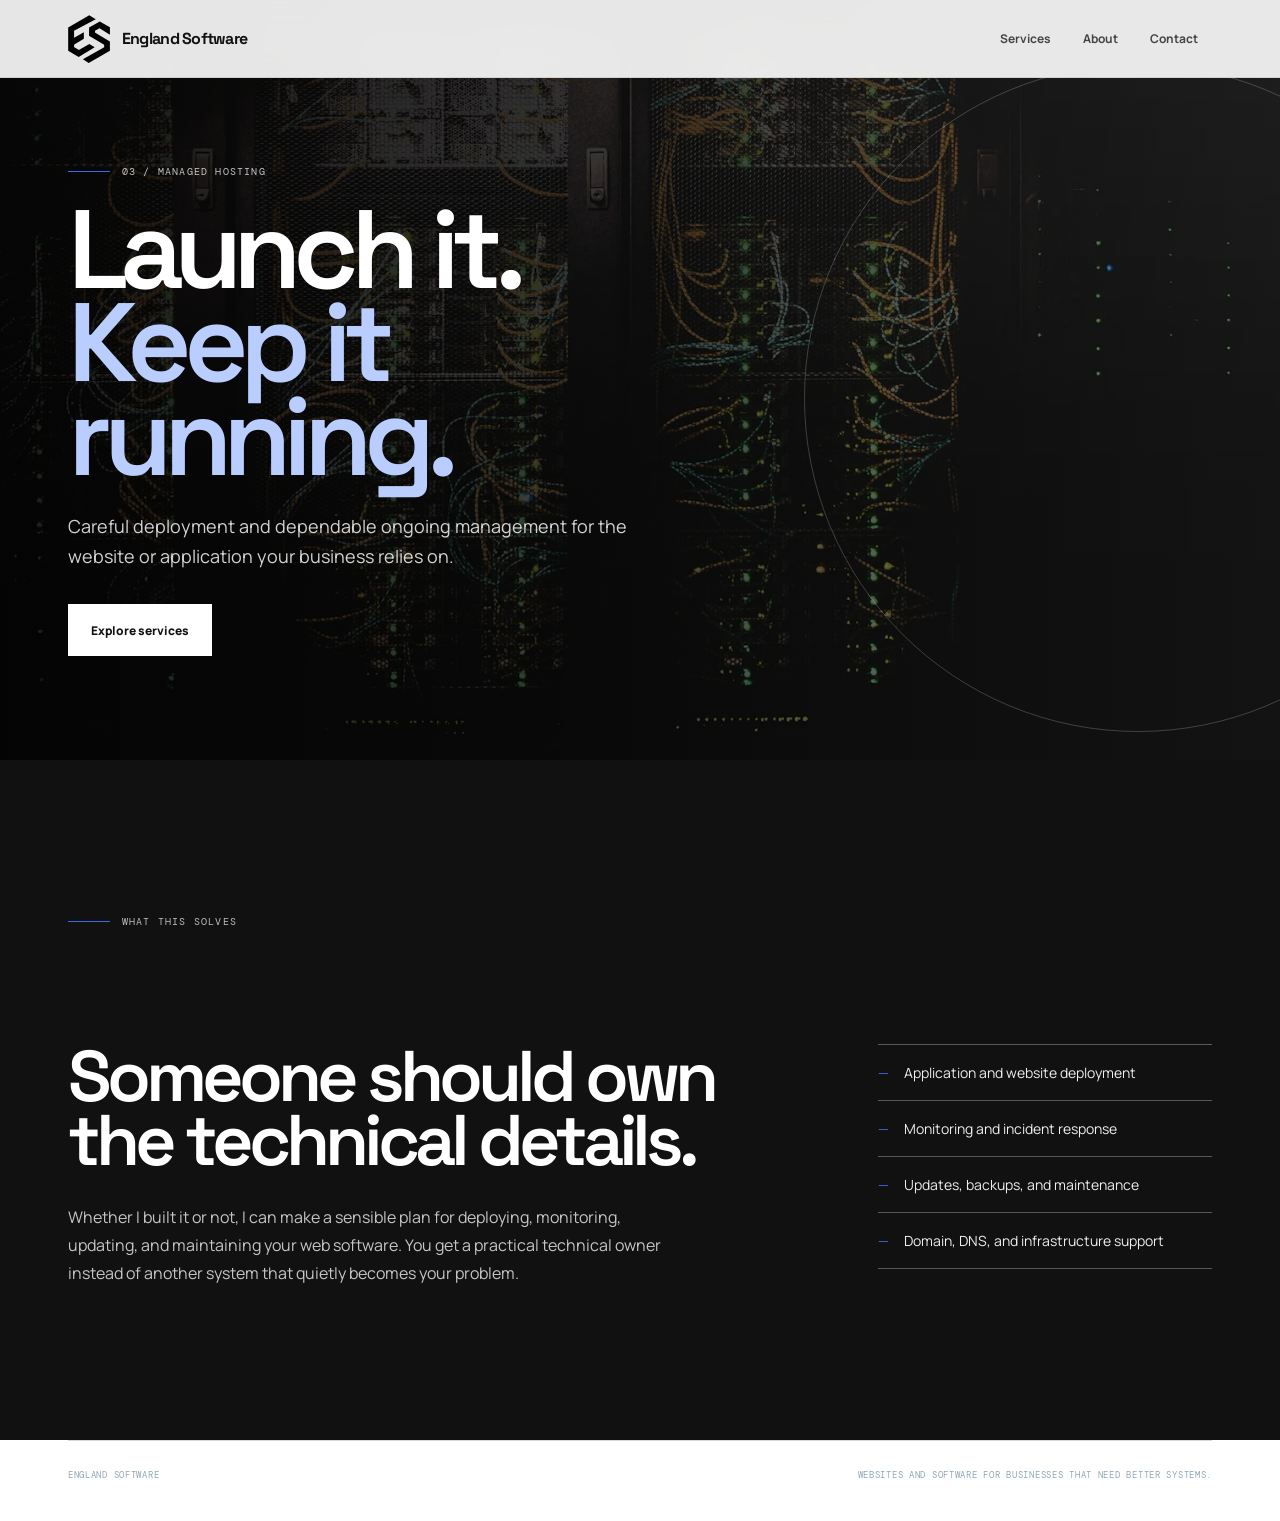
==== static/managed-hosting.html @ 41727a4e "init" ====
<!doctype html>
<html lang="en"><head><meta charset="utf-8"><meta name="viewport" content="width=device-width, initial-scale=1"><meta name="theme-color" content="#ffffff"><meta name="description" content="Managed deployment and hosting by England Software."><title>Managed Hosting | England Software</title><link rel="stylesheet" href="/static/styles.css"></head>
<body class="service-page"><header class="site-header"><a class="brand" href="/" aria-label="England Software home"><span class="brand-mark"><img src="/static/logo.svg" alt=""></span><span class="brand-name">England Software</span></a><nav class="site-nav"><a href="/#services">Services</a><a href="/#about">About</a><a href="/#contact">Contact</a></nav></header><main>
<section class="product-hero" style="--service-image:url('/static/images/managed-hosting-hero.webp')"><p class="eyebrow"><span></span> 03 / Managed hosting</p><h1>Launch it.<br><em>Keep it running.</em></h1><p>Careful deployment and dependable ongoing management for the website or application your business relies on.</p><a class="button primary" href="/#services">Explore services</a></section>
<section class="product-detail"><p class="eyebrow"><span></span> What this solves</p><div><h2>Someone should own the technical details.</h2><p>Whether I built it or not, I can make a sensible plan for deploying, monitoring, updating, and maintaining your web software. You get a practical technical owner instead of another system that quietly becomes your problem.</p></div><ul><li>Application and website deployment</li><li>Monitoring and incident response</li><li>Updates, backups, and maintenance</li><li>Domain, DNS, and infrastructure support</li></ul></section>

</main><footer class="site-footer"><span>England Software</span><span>Websites and software for businesses that need better systems.</span></footer></body></html>
---- static/styles.css ----
@import url('https://fonts.googleapis.com/css2?family=DM+Mono:wght@400;500&family=Manrope:wght@400;500;600;700;800&family=Space+Grotesk:wght@500;600;700&display=swap');

:root { --ink:#071522; --ink-soft:#0d2132; --paper:#edf3f7; --white:#f8fbfc; --text:#e8f1f7; --muted:#9cb1c0; --blue:#6bb9ec; --blue-bright:#91d8ff; --line:rgba(136,180,209,.25); --page-x:clamp(24px,5.3vw,88px); --content:1250px; }
* { box-sizing:border-box; } html { scroll-behavior:smooth; scroll-padding-top:80px; } body { margin:0; overflow-x:hidden; background:var(--ink); color:var(--text); font-family:Manrope,Arial,sans-serif; }
body::before { background-image:linear-gradient(rgba(139,190,220,.035) 1px,transparent 1px),linear-gradient(90deg,rgba(139,190,220,.035) 1px,transparent 1px); background-size:48px 48px; content:""; inset:0; pointer-events:none; position:fixed; z-index:0; } #edge-particles { display:none; } a { color:inherit; } h1,h2,h3,p { overflow-wrap:break-word; }
.site-header { align-items:center; background:linear-gradient(180deg,rgba(7,21,34,.96),rgba(7,21,34,.64)); border-bottom:1px solid rgba(169,204,233,.12); display:flex; height:78px; justify-content:space-between; padding:0 var(--page-x); position:fixed; inset:0 0 auto; z-index:10; backdrop-filter:blur(16px); }.brand { align-items:center; display:inline-flex; gap:12px; font-weight:800; text-decoration:none; }.brand-mark { background:#fff; border-radius:50%; display:grid; height:38px; overflow:hidden; place-items:center; width:38px; }.brand-mark img { height:100%; object-fit:cover; width:100%; }.brand-name { font-family:'Space Grotesk',sans-serif; font-size:17px; letter-spacing:-.045em; }.site-nav { align-items:center; display:flex; gap:4px; }.site-nav a { color:#b8c8d3; font-size:12px; font-weight:700; padding:12px 14px; text-decoration:none; transition:color .2s ease; }.site-nav a:hover,.site-nav a:focus-visible { color:var(--white); outline:none; }
.home-page,.site-footer { position:relative; z-index:1; }.page-section { margin:0 auto; max-width:var(--content); padding:clamp(100px,11vw,164px) 0; width:calc(100% - (var(--page-x)*2)); }
.hero { align-items:center; display:grid; isolation:isolate; min-height:min(920px,100svh); overflow:hidden; padding-bottom:86px; padding-top:140px; position:relative; }.hero-grid { background:linear-gradient(90deg,transparent 0,transparent 49.96%,rgba(156,205,232,.12) 50%,transparent 50.06%),linear-gradient(rgba(156,205,232,.09) 1px,transparent 1px); background-size:100% 100%,100% 118px; height:calc(100% - 180px); mask-image:linear-gradient(90deg,#000 0%,rgba(0,0,0,.5) 63%,transparent 88%); pointer-events:none; position:absolute; inset:105px -10vw auto 0; z-index:-1; }.hero-copy { max-width:760px; position:relative; z-index:2; }.eyebrow { align-items:center; color:#a8cce7; display:flex; font-family:'DM Mono',monospace; font-size:10px; gap:12px; letter-spacing:.12em; line-height:1.5; margin:0 0 24px; text-transform:uppercase; }.eyebrow span { background:var(--blue); height:1px; width:42px; } h1 { font-family:'Space Grotesk',sans-serif; font-size:clamp(60px,8vw,128px); font-weight:600; letter-spacing:-.073em; line-height:.84; margin:0; }.hero h1 em { color:var(--blue-bright); font-style:normal; }.lede { color:#c2d1db; font-size:clamp(17px,1.55vw,22px); line-height:1.6; margin:35px 0 0; max-width:650px; }.hero-actions { display:flex; flex-wrap:wrap; gap:12px; margin-top:34px; }.button { align-items:center; border:1px solid rgba(171,207,233,.36); border-radius:999px; display:inline-flex; font-size:12px; font-weight:800; justify-content:center; min-height:52px; padding:0 22px; text-decoration:none; transition:transform .2s ease,background .2s ease; }.button:hover,.button:focus-visible { outline:none; transform:translateY(-3px); }.button.primary { background:var(--blue); border-color:var(--blue); color:var(--ink); }.button.secondary { color:var(--white); }.button.secondary:hover { background:rgba(255,255,255,.09); }.hero-note { align-items:center; color:#9aafbd; display:flex; font-family:'DM Mono',monospace; font-size:10px; gap:10px; letter-spacing:.04em; margin:20px 0 0; }.hero-note i { background:#78d09c; border-radius:50%; box-shadow:0 0 0 4px rgba(120,208,156,.12); height:6px; width:6px; }
.system-preview { background:linear-gradient(130deg,rgba(31,68,94,.84),rgba(12,30,45,.85)); border:1px solid rgba(174,215,238,.32); box-shadow:0 36px 100px rgba(0,0,0,.38),inset 0 1px rgba(255,255,255,.12); height:390px; overflow:hidden; position:absolute; right:clamp(-170px,-5vw,-54px); top:clamp(170px,20vh,230px); transform:perspective(900px) rotateY(-8deg) rotateZ(3deg); width:min(53vw,650px); z-index:1; }.preview-topbar { align-items:center; background:rgba(3,14,24,.56); border-bottom:1px solid rgba(175,215,238,.15); color:#abc9da; display:flex; font-family:'DM Mono',monospace; font-size:9px; gap:8px; height:43px; letter-spacing:.1em; padding:0 17px; }.preview-topbar b { background:rgba(116,215,159,.16); color:#7cdcaa; font-size:8px; font-weight:500; margin-left:auto; padding:4px 6px; }.preview-topbar i { background:#8aacbd; border-radius:50%; height:6px; width:6px; }.preview-sidebar { border-right:1px solid rgba(175,215,238,.13); bottom:0; display:grid; gap:20px; grid-auto-rows:12px; padding:25px 16px; position:absolute; top:43px; width:54px; }.preview-sidebar span { border:1px solid #6591a9; height:11px; width:11px; }.preview-sidebar .is-active { background:var(--blue); border-color:var(--blue); }.preview-main { left:54px; padding:32px; position:absolute; right:0; top:43px; }.preview-main>p,.preview-main>strong { display:block; margin:0; }.preview-main>p { color:#9bb3c2; font-family:'DM Mono',monospace; font-size:10px; letter-spacing:.06em; text-transform:uppercase; }.preview-main>strong { font-family:'Space Grotesk',sans-serif; font-size:clamp(20px,2.2vw,31px); letter-spacing:-.055em; line-height:1; margin-top:12px; }.preview-stats { display:flex; gap:11px; margin-top:25px; }.preview-stats div { background:rgba(202,232,245,.09); border:1px solid rgba(202,232,245,.14); min-width:120px; padding:11px; }.preview-stats small { color:#97b0bf; display:block; font-family:'DM Mono',monospace; font-size:7px; }.preview-stats b { display:inline-block; font-size:20px; margin-top:7px; }.preview-stats i { background:var(--blue); display:inline-block; height:16px; margin-left:7px; opacity:.65; width:2px; }.preview-list { border-top:1px solid rgba(202,232,245,.16); display:grid; gap:10px; margin-top:25px; padding-top:13px; }.preview-list span { align-items:center; color:#c5d7e1; display:flex; font-size:10px; gap:8px; }.preview-list i { background:#74d6a4; border-radius:50%; height:5px; width:5px; }.preview-list b { color:#7792a1; font-family:'DM Mono',monospace; font-size:8px; font-weight:400; margin-left:auto; }.preview-orbit { border:1px solid rgba(129,200,236,.18); border-radius:50%; height:360px; position:absolute; width:360px; }.orbit-one { bottom:-230px; right:-150px; }.orbit-two { height:260px; right:-80px; top:-190px; width:260px; }.hero-index { align-items:center; bottom:31px; color:#9db6c6; display:flex; font-family:'DM Mono',monospace; font-size:8px; gap:12px; letter-spacing:.11em; position:absolute; right:0; }.hero-index i { background:#7598ab; height:1px; width:42px; }
.audience-section { border-top:1px solid var(--line); display:grid; gap:clamp(48px,9vw,142px); grid-template-columns:minmax(0,1fr) minmax(330px,.8fr); }.section-heading { margin-bottom:clamp(40px,6vw,76px); max-width:920px; }.audience-section .section-heading { margin:0; }.section-heading h2,.about-copy h2 { color:var(--white); font-family:'Space Grotesk',sans-serif; font-size:clamp(43px,5.8vw,91px); font-weight:600; letter-spacing:-.07em; line-height:.9; margin:0; max-width:16ch; }.section-heading>p:last-child,.about-copy>p { color:#a9bdca; font-size:16px; line-height:1.75; margin:28px 0 0; max-width:710px; }.fit-list { border-top:1px solid var(--line); list-style:none; margin:0; padding:0; }.fit-list li { border-bottom:1px solid var(--line); color:#c3d2db; font-size:15px; line-height:1.5; padding:19px 0 19px 34px; position:relative; }.fit-list li::before { color:var(--blue); content:'↗'; font-family:'DM Mono',monospace; left:3px; position:absolute; }
.problems-section,.services-section,.examples-section { border-top:1px solid var(--line); }.card-grid { display:grid; gap:1px; }.problem-grid { background:var(--line); grid-template-columns:repeat(6,1fr); }.problem-grid .info-card { grid-column:span 2; }.problem-grid .info-card:nth-child(4),.problem-grid .info-card:nth-child(5) { grid-column:span 3; }.info-card,.service-item { background:var(--ink-soft); min-width:0; padding:28px; transition:background .2s ease; }.info-card:hover,.service-item:hover { background:#112a3d; }.info-card { min-height:267px; }.card-number { color:var(--blue); display:block; font-family:'DM Mono',monospace; font-size:10px; letter-spacing:.1em; margin-bottom:58px; }.info-card h3,.service-item h3 { color:var(--white); font-family:'Space Grotesk',sans-serif; font-size:22px; letter-spacing:-.04em; line-height:1.05; margin:0; }.info-card p,.service-item p { color:#a7bdca; font-size:14px; line-height:1.65; margin:13px 0 0; }.service-list { border-bottom:1px solid var(--line); border-top:1px solid var(--line); counter-reset:service; display:grid; grid-template-columns:repeat(4,1fr); }.service-item { background:transparent; border-right:1px solid var(--line); min-height:285px; padding:28px 23px; }.service-item:last-child { border:0; }.service-item h3 { font-size:24px; }.service-item::before { color:var(--blue); content:'0' counter(service); counter-increment:service; display:block; font-family:'DM Mono',monospace; font-size:10px; margin-bottom:67px; }.example-list { border-top:1px solid var(--line); display:grid; grid-template-columns:repeat(2,1fr); }.example-list>div { border-bottom:1px solid var(--line); display:grid; gap:8px; padding:27px 25px 27px 0; }.example-list>div:nth-child(even) { border-left:1px solid var(--line); padding-left:29px; }.example-list strong { color:var(--white); font-family:'Space Grotesk',sans-serif; font-size:22px; letter-spacing:-.04em; }.example-list span { color:#a5bac8; font-size:14px; line-height:1.5; }
.about-section { background:var(--paper); color:var(--ink); max-width:none; padding-left:max(var(--page-x),calc((100vw - var(--content))/2)); padding-right:max(var(--page-x),calc((100vw - var(--content))/2)); width:100%; }.about-copy { max-width:1000px; }.about-section .eyebrow { color:#3d6780; }.about-section .eyebrow span { background:#4e91bc; }.about-copy h2 { color:#102d43; max-width:13ch; }.about-heading { align-items:flex-start; display:flex; gap:clamp(32px,8vw,100px); }.about-photo { flex:0 0 clamp(140px,20vw,245px); margin:0; }.about-photo img { border:8px solid rgba(255,255,255,.7); border-radius:50%; box-shadow:0 18px 46px rgba(16,48,69,.18); display:block; object-fit:cover; width:100%; }.about-copy>p { color:#476276; max-width:660px; }.site-footer { border-top:1px solid var(--line); color:#91a8b8; display:flex; font-family:'DM Mono',monospace; font-size:9px; justify-content:space-between; letter-spacing:.08em; margin:0 auto; max-width:var(--content); padding:28px 0 40px; text-transform:uppercase; width:calc(100% - (var(--page-x)*2)); }
@media (max-width:900px) { .system-preview { opacity:.58; right:-200px; }.audience-section { grid-template-columns:1fr; }.problem-grid { grid-template-columns:repeat(2,1fr); }.problem-grid .info-card,.problem-grid .info-card:nth-child(4),.problem-grid .info-card:nth-child(5) { grid-column:auto; }.problem-grid .info-card:last-child { grid-column:1/-1; }.service-list { grid-template-columns:repeat(2,1fr); }.service-item:nth-child(2) { border-right:0; }.service-item:nth-child(-n+2) { border-bottom:1px solid var(--line); } }
@media (max-width:680px) { :root { --page-x:21px; } html { scroll-padding-top:66px; }.site-header { height:66px; }.brand-name { font-size:15px; }.site-nav a { font-size:10px; padding:10px 7px; }.hero { min-height:760px; padding-bottom:70px; padding-top:126px; }.hero-grid { inset:86px -80px auto 0; }.system-preview { height:280px; opacity:.42; right:-150px; top:115px; width:560px; }.preview-main { padding:21px; }.preview-stats,.preview-list { margin-top:15px; }.hero-copy { align-self:end; }.hero h1 { font-size:clamp(55px,16.2vw,82px); }.lede { font-size:16px; margin-top:27px; }.hero-actions { display:grid; margin-top:26px; width:100%; }.button { width:100%; }.hero-index { bottom:25px; right:0; }.page-section { padding:84px 0; }.section-heading h2,.about-copy h2 { font-size:clamp(42px,12vw,61px); }.section-heading>p:last-child { font-size:15px; }.problem-grid,.service-list,.example-list { grid-template-columns:1fr; }.problem-grid .info-card:last-child { grid-column:auto; }.info-card { min-height:auto; }.card-number,.service-item::before { margin-bottom:37px; }.service-item,.service-item:nth-child(2) { border-bottom:1px solid var(--line); border-right:0; }.service-item:last-child { border-bottom:0; }.example-list>div,.example-list>div:nth-child(even) { border-left:0; padding:22px 0; }.about-heading { align-items:flex-end; gap:18px; }.about-photo { flex-basis:105px; }.about-photo img { border-width:4px; }.about-copy>p { font-size:15px; }.site-footer { flex-direction:column; gap:12px; } }
@media (prefers-reduced-motion:reduce) { html { scroll-behavior:auto; } *,*::before,*::after { transition-duration:.01ms!important; } }


/* Light editorial direction */
:root { --ink:#111111; --ink-soft:#f5f5f3; --paper:#f7f7f5; --white:#ffffff; --text:#111111; --muted:#606060; --blue:#3f68e8; --blue-bright:#3f68e8; --line:rgba(17,17,17,.16); }
body { background:#fff; color:var(--ink); }
body::before { background-image:linear-gradient(rgba(0,0,0,.035) 1px,transparent 1px),linear-gradient(90deg,rgba(0,0,0,.035) 1px,transparent 1px); background-size:52px 52px; }
.site-header { background:rgba(255,255,255,.9); border-bottom:1px solid rgba(17,17,17,.1); color:#111; }
.brand-mark { background:none; border:0; border-radius:0; height:48px; overflow:visible; width:42px; }.brand-mark img { object-fit:contain; }.brand-name { font-size:16px; }
.site-nav a { color:#444; }.site-nav a:hover,.site-nav a:focus-visible { color:var(--blue); }
.hero { align-items:center; min-height:100svh; padding-bottom:76px; padding-top:116px; text-align:center; }.hero-grid { background:linear-gradient(90deg,transparent 0,transparent 49.94%,rgba(0,0,0,.13) 50%,transparent 50.06%),linear-gradient(rgba(0,0,0,.075) 1px,transparent 1px); background-size:100% 100%,100% 118px; height:calc(100% - 100px); inset:78px 0 auto; mask-image:linear-gradient(180deg,transparent,#000 25%,#000 74%,transparent); }
.hero-copy { align-items:center; display:flex; flex-direction:column; margin:0 auto; max-width:900px; }.hero-logo { display:block; margin:0 auto 28px; width:clamp(180px,22vw,290px); }.hero-logo img { display:block; height:auto; width:100%; }
.eyebrow { color:#555; justify-content:center; }.eyebrow span { background:var(--blue); }.hero h1 { color:#111; font-size:clamp(58px,8.2vw,122px); line-height:.86; }.hero h1 em { color:var(--blue); }.lede { color:#4f4f4f; max-width:600px; }.hero-actions { justify-content:center; }.button { border-color:#111; border-radius:0; color:#111; }.button.primary { background:#111; border-color:#111; color:#fff; }.button.secondary { background:#fff; color:#111; }.button.secondary:hover { background:#f0f0ed; }.hero-note { color:#555; }.hero-note i { background:var(--blue); box-shadow:none; }.hero-index { color:#555; }.hero-index i { background:#111; }
.audience-section,.problems-section,.services-section,.examples-section { border-color:var(--line); }.section-heading h2,.about-copy h2 { color:#111; }.section-heading>p:last-child,.about-copy>p { color:#5e5e5e; }.fit-list { border-color:var(--line); }.fit-list li { border-color:var(--line); color:#333; }.fit-list li::before { color:var(--blue); }
.problem-grid { background:#111; gap:1px; }.info-card,.service-item { background:#fff; }.info-card:hover,.service-item:hover { background:#f4f4f1; }.info-card h3,.service-item h3,.example-list strong { color:#111; }.info-card p,.service-item p,.example-list span { color:#626262; }.card-number,.service-item::before { color:var(--blue); }.service-list,.example-list { border-color:#111; }.service-item { border-color:var(--line); }.example-list>div,.example-list>div:nth-child(even) { border-color:var(--line); }
.about-section { background:#111; color:#fff; }.about-section .eyebrow { color:#ccc; }.about-section .eyebrow span { background:var(--blue); }.about-copy h2 { color:#fff; }.about-copy>p { color:#c6c6c6; }.about-photo img { border-color:#fff; box-shadow:none; }
@media (max-width:680px) { .hero { min-height:780px; }.hero-logo { margin-bottom:22px; width:190px; }.hero h1 { font-size:clamp(53px,15vw,77px); } }

.service-item { color:inherit; text-decoration:none; }
.service-item::after { color:var(--blue); content:'↗'; display:block; font-size:20px; line-height:1; margin-top:25px; transition:transform .2s ease; }.service-item:hover::after { transform:translate(4px,-4px); }
.service-item { background-color:#111; background-image:linear-gradient(180deg,rgba(7,10,14,.06) 0%,rgba(7,10,14,.3) 38%,rgba(7,10,14,.94) 100%),var(--service-image); background-position:center; background-size:cover; color:#fff; isolation:isolate; position:relative; transition:transform .25s ease,background-size .35s ease; }.service-item:hover,.service-item:focus-visible { background-color:#111; background-size:110%; outline:none; transform:translateY(-4px); }.service-item h3 { color:#fff; }.service-item p { color:rgba(255,255,255,.78); }.service-item::before,.service-item::after { color:#b9ceff; }.service-item::after { margin-top:auto; padding-top:25px; }.service-item { display:flex; flex-direction:column; }
.product-hero { align-items:flex-start; background-color:#151515; background-image:linear-gradient(90deg,rgba(0,0,0,.82) 0%,rgba(0,0,0,.63) 44%,rgba(0,0,0,.18) 100%),linear-gradient(0deg,rgba(0,0,0,.35),rgba(0,0,0,.35)),var(--service-image); background-position:center; background-size:cover; color:#fff; display:flex; flex-direction:column; isolation:isolate; justify-content:center; min-height:min(760px,100svh); padding:150px max(var(--page-x),calc((100vw - var(--content))/2)) 90px; position:relative; }.product-hero::after { border:1px solid rgba(255,255,255,.2); border-radius:50%; content:''; height:min(52vw,720px); position:absolute; right:-15vw; top:5vw; width:min(52vw,720px); z-index:-1; }.product-hero h1 { color:#fff; font-size:clamp(62px,8.7vw,140px); max-width:10ch; }.product-hero h1 em { color:#b9ceff; font-style:normal; }.product-hero .eyebrow { color:rgba(255,255,255,.76); }.product-hero>p:not(.eyebrow) { color:rgba(255,255,255,.82); font-size:18px; line-height:1.65; margin:29px 0 0; max-width:560px; }.product-hero .button { background:#fff; border-color:#fff; color:#111; margin-top:33px; }.product-detail { background:#111; color:#fff; display:grid; gap:clamp(50px,9vw,145px); grid-template-columns:minmax(0,1.35fr) minmax(270px,.65fr); padding:clamp(90px,12vw,160px) max(var(--page-x),calc((100vw - var(--content))/2)); }.product-detail .eyebrow { align-self:start; color:#bdbdbd; justify-content:flex-start; margin:0; }.product-detail h2 { font-family:'Space Grotesk',sans-serif; font-size:clamp(42px,5.6vw,86px); font-weight:600; letter-spacing:-.07em; line-height:.9; margin:0; }.product-detail div>p { color:#c5c5c5; font-size:16px; line-height:1.75; margin:30px 0 0; max-width:620px; }.product-detail ul { border-top:1px solid rgba(255,255,255,.3); grid-column:2; list-style:none; margin:0; padding:0; }.product-detail li { border-bottom:1px solid rgba(255,255,255,.3); color:#eee; font-size:14px; padding:18px 0 18px 26px; position:relative; }.product-detail li::before { color:var(--blue); content:'—'; left:0; position:absolute; }
@media (max-width:800px) { .product-detail { grid-template-columns:1fr; }.product-detail ul { grid-column:auto; max-width:620px; } }
@media (max-width:680px) { .product-hero { min-height:650px; padding-bottom:70px; padding-top:120px; }.product-hero::after { height:100vw; right:-45vw; top:100px; width:100vw; }.product-hero h1 { font-size:clamp(54px,15vw,78px); }.product-hero>p:not(.eyebrow) { font-size:16px; }.product-detail { padding-bottom:86px; padding-top:86px; } }

.product-detail .eyebrow { grid-column:1 / -1; }
.product-detail > div { grid-column:1; }
.product-detail ul { grid-column:2; }
@media (max-width:800px) { .product-detail > div,.product-detail ul { grid-column:auto; } }

/* Home service cards */
.service-list {
  border:0;
  gap:24px;
  grid-template-columns:repeat(2,minmax(0,1fr));
}
.service-list .service-item {
  border:0;
  min-height:320px;
  padding:32px;
}
@media (max-width:680px) {
  .service-list { gap:16px; grid-template-columns:1fr; }
  .service-list .service-item { min-height:285px; padding:28px; }
}

/* About portrait */
.about-section {
  align-items:center;
  display:flex;
  isolation:isolate;
  min-height:720px;
  overflow:hidden;
  padding-bottom:clamp(95px,9vw,135px);
  padding-top:clamp(95px,9vw,135px);
  position:relative;
}
.about-photo {
  height:min(44vw,600px);
  margin:0;
  position:absolute;
  right:max(var(--page-x),calc((100vw - var(--content))/2));
  top:50%;
  transform:translateY(-50%);
  width:min(44vw,600px);
  z-index:-1;
}
.about-photo::after {
  background:linear-gradient(90deg,#111 0%,rgba(17,17,17,.88) 13%,rgba(17,17,17,.25) 48%,transparent 75%),linear-gradient(0deg,rgba(17,17,17,.3),transparent 26%);
  content:"";
  inset:0;
  position:absolute;
}
.about-photo img {
  border:0;
  border-radius:0;
  height:100%;
  object-fit:cover;
  object-position:center 42%;
  width:100%;
}
.about-copy {
  max-width:640px;
  position:relative;
  width:56%;
  z-index:1;
}
.about-copy .eyebrow {
  justify-content:flex-start;
  margin:0 0 26px;
}
.about-copy h2 {
  font-size:clamp(48px,5.3vw,76px);
  max-width:13ch;
}
.about-copy>p:not(.eyebrow) {
  max-width:570px;
}
@media (max-width:760px) {
  .about-section {
    align-items:flex-end;
    min-height:0;
    padding-bottom:88px;
    padding-left:var(--page-x);
    padding-right:var(--page-x);
    padding-top:clamp(310px,85vw,430px);
  }
  .about-photo {
    bottom:auto;
    height:clamp(350px,96vw,500px);
    right:0;
    top:0;
    transform:none;
    width:100%;
  }
  .about-photo::after {
    background:linear-gradient(0deg,#111 0%,rgba(17,17,17,.22) 42%,transparent 74%),linear-gradient(90deg,rgba(17,17,17,.2),transparent 65%);
  }
  .about-photo img { object-position:center 32%; }
  .about-copy { max-width:600px; width:100%; }
  .about-copy h2 { font-size:clamp(42px,11vw,64px); }
}

/* Contact form preview */
.contact-section { display:grid; gap:clamp(36px,7vw,96px); grid-template-columns:minmax(0,1fr) minmax(0,1fr); }
.contact-intro .eyebrow { justify-content:flex-start; }
.contact-intro h2 { font-family:'Space Grotesk',sans-serif; font-size:clamp(44px,5.5vw,78px); font-weight:600; letter-spacing:-.07em; line-height:.95; margin:0; max-width:11ch; }
.contact-intro>p:last-child { color:#606060; font-size:16px; line-height:1.7; margin:27px 0 0; max-width:480px; }
.contact-form { display:grid; gap:24px; }
.contact-fields { display:grid; gap:18px; grid-template-columns:repeat(2,minmax(0,1fr)); }
.form-field { display:grid; gap:10px; }
.form-field label { font-size:12px; font-weight:800; }
.form-field input,.form-field textarea { background:#fff; border:1px solid #999; border-radius:0; color:#111; font:inherit; font-size:14px; min-width:0; padding:15px 16px; width:100%; }
.form-field textarea { min-height:155px; resize:vertical; }
.form-field input:focus-visible,.form-field textarea:focus-visible { border-color:var(--blue); outline:2px solid var(--blue); outline-offset:2px; }
.contact-form-footer { align-items:center; display:flex; flex-wrap:wrap; gap:14px 20px; }
.contact-form-footer .button { background:#111; border-color:#111; color:#fff; cursor:pointer; }
.form-trap { position:absolute; height:1px; width:1px; overflow:hidden; clip-path:inset(50%); white-space:nowrap; }
.contact-form-footer p { color:#606060; font-size:12px; line-height:1.5; margin:0; max-width:270px; }
@media (max-width:900px) { .contact-section { grid-template-columns:1fr; }.contact-intro h2 { max-width:14ch; } }
@media (max-width:680px) { .site-header { gap:8px; }.brand-mark { height:42px; width:42px; }.brand-name { display:none; }.site-nav { gap:0; }.site-nav a { padding:10px 8px; }.contact-fields { grid-template-columns:1fr; } }

/* Quiet motion behind the content */
#edge-particles { display:block; height:100vh; inset:0; pointer-events:none; position:fixed; width:100vw; z-index:0; }
.hero-grid { animation:hero-breathe 11s ease-in-out infinite; }
.hero::before { animation:hero-glow 13s ease-in-out infinite; background:radial-gradient(ellipse at 50% 38%,rgba(63,104,232,.075),transparent 62%); content:""; inset:0; pointer-events:none; position:absolute; z-index:-1; }
@keyframes hero-breathe { 0%,100% { opacity:.48; } 50% { opacity:.85; } }
@keyframes hero-glow { 0%,100% { opacity:.45; transform:scale(.96); } 50% { opacity:1; transform:scale(1.04); } }
@media (prefers-reduced-motion:reduce) { .hero-grid,.hero::before { animation:none; } }
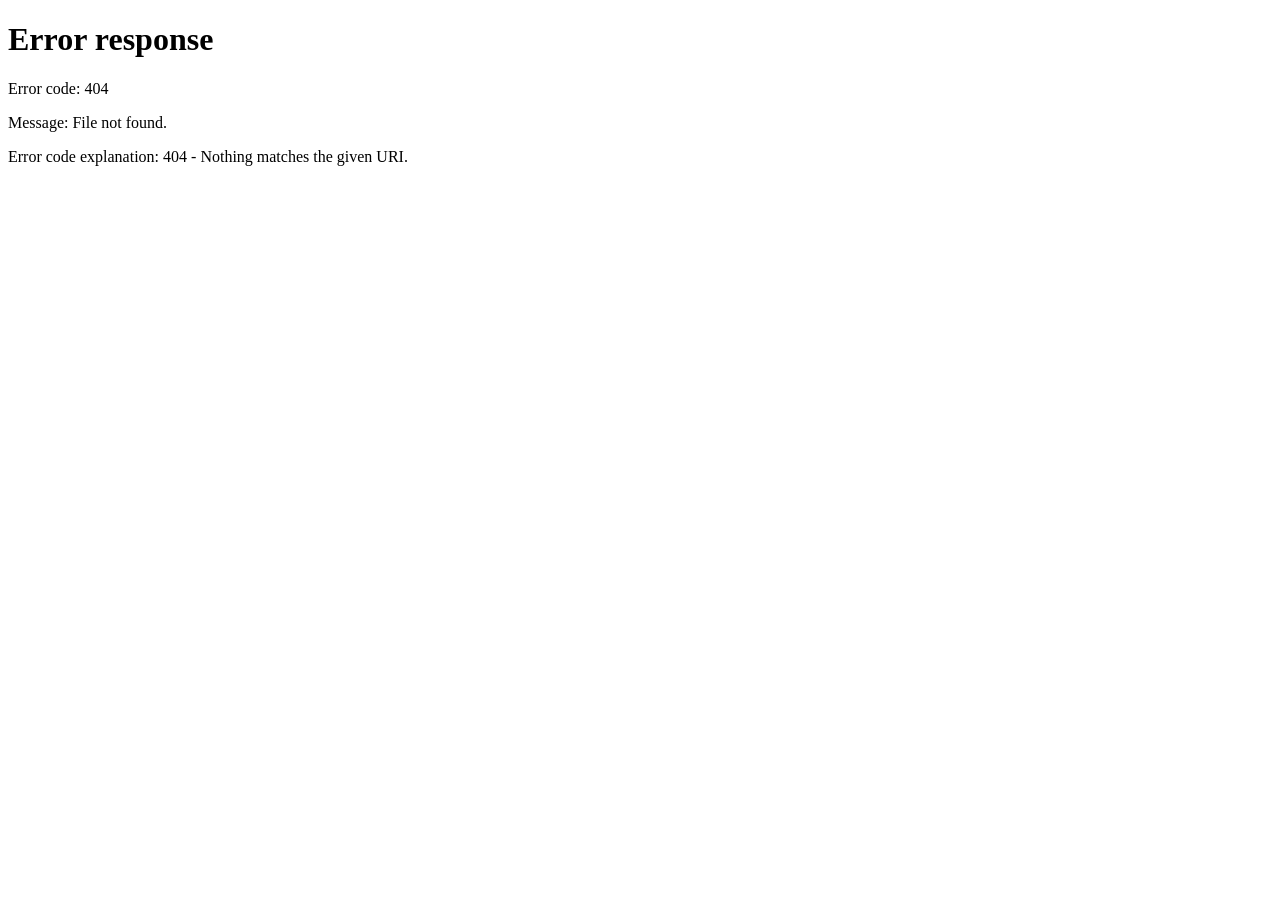
==== commit 37fb7141: "about to update and test new version" ====
--- a/static/managed-hosting.html
+++ b/static/managed-hosting.html
@@ -1,7 +1 @@
-<!doctype html>
-<html lang="en"><head><meta charset="utf-8"><meta name="viewport" content="width=device-width, initial-scale=1"><meta name="theme-color" content="#ffffff"><meta name="description" content="Managed deployment and hosting by England Software."><title>Managed Hosting | England Software</title><link rel="stylesheet" href="/static/styles.css"></head>
-<body class="service-page"><header class="site-header"><a class="brand" href="/" aria-label="England Software home"><span class="brand-mark"><img src="/static/logo.svg" alt=""></span><span class="brand-name">England Software</span></a><nav class="site-nav"><a href="/#services">Services</a><a href="/#about">About</a><a href="/#contact">Contact</a></nav></header><main>
-<section class="product-hero" style="--service-image:url('/static/images/managed-hosting-hero.webp')"><p class="eyebrow"><span></span> 03 / Managed hosting</p><h1>Launch it.<br><em>Keep it running.</em></h1><p>Careful deployment and dependable ongoing management for the website or application your business relies on.</p><a class="button primary" href="/#services">Explore services</a></section>
-<section class="product-detail"><p class="eyebrow"><span></span> What this solves</p><div><h2>Someone should own the technical details.</h2><p>Whether I built it or not, I can make a sensible plan for deploying, monitoring, updating, and maintaining your web software. You get a practical technical owner instead of another system that quietly becomes your problem.</p></div><ul><li>Application and website deployment</li><li>Monitoring and incident response</li><li>Updates, backups, and maintenance</li><li>Domain, DNS, and infrastructure support</li></ul></section>
-
-</main><footer class="site-footer"><span>England Software</span><span>Websites and software for businesses that need better systems.</span></footer></body></html>
+<!doctype html><html lang="en"><head><meta charset="utf-8"><meta name="viewport" content="width=device-width, initial-scale=1"><meta http-equiv="refresh" content="0;url=/websites#hosting"><link rel="canonical" href="/websites#hosting"><title>Website Hosting | England Software</title></head><body><p>Website hosting is now covered on our <a href="/websites#hosting">services and pricing page</a>.</p></body></html>
